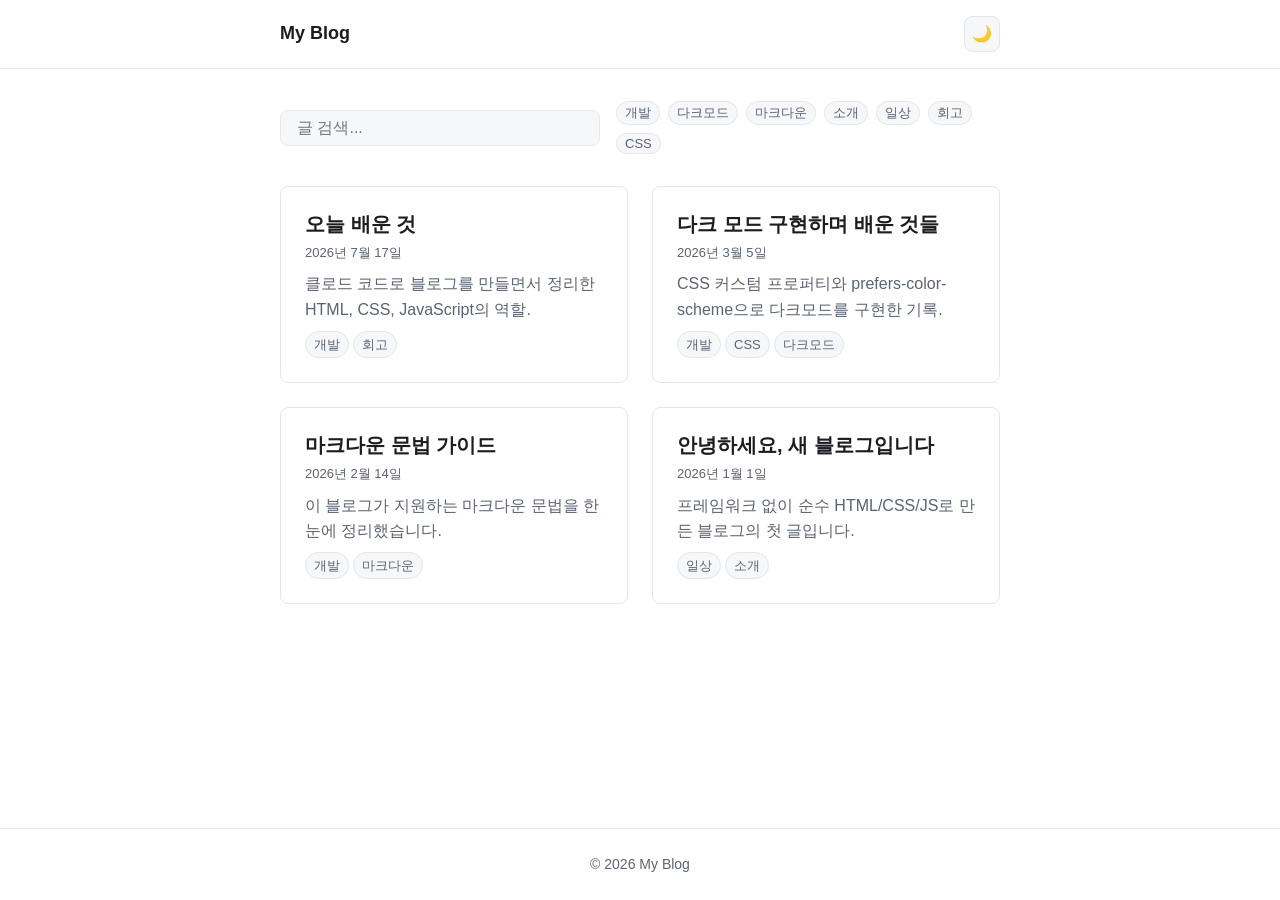
==== index.html @ d5abe34c "블로그 초기 버전 완성 Co-Authored-By: Claude Sonnet 5 <noreply@anthropic.com>" ====
<!doctype html>
<html lang="ko">
<head>
  <meta charset="UTF-8">
  <meta name="viewport" content="width=device-width, initial-scale=1">
  <title>My Blog</title>
  <meta name="description" content="마크다운으로 쓰는 블로그">
  <link rel="icon" href="data:image/svg+xml,%3Csvg xmlns='http://www.w3.org/2000/svg' viewBox='0 0 100 100'%3E%3Ctext y='.9em' font-size='90'%3E%F0%9F%93%9D%3C/text%3E%3C/svg%3E">
  <script>
    (function () {
      try {
        var t = localStorage.getItem("theme");
        if (t === "light" || t === "dark") {
          document.documentElement.setAttribute("data-theme", t);
        }
      } catch (e) {}
    })();
  </script>
  <link rel="stylesheet" href="css/theme.css">
  <link rel="stylesheet" href="css/layout.css">
  <link rel="stylesheet" href="css/typography.css">
  <link rel="stylesheet" href="css/components.css">
</head>
<body>
  <header class="site-header">
    <div class="site-header__inner">
      <a class="site-title" href="index.html">My Blog</a>
      <button id="theme-toggle" class="theme-toggle" type="button" aria-pressed="false" aria-label="다크 모드로 전환"></button>
    </div>
  </header>

  <main class="site-main">
    <div class="list-toolbar">
      <input id="search-input" class="search-input" type="search" placeholder="글 검색..." aria-label="글 검색">
      <div id="tag-filter" class="tag-filter" aria-label="태그 필터"></div>
    </div>

    <ul id="post-list" class="post-list" aria-live="polite">
      <li class="post-list__empty">글을 불러오는 중...</li>
    </ul>
  </main>

  <footer class="site-footer">
    <p>&copy; 2026 My Blog</p>
  </footer>

  <script type="module" src="js/theme.js"></script>
  <script type="module" src="js/listPage.js"></script>
</body>
</html>
---- css/theme.css ----
/* ---- Reset ---- */
*, *::before, *::after { box-sizing: border-box; }
html, body, h1, h2, h3, h4, p, figure, blockquote, dl, dd, ul, ol { margin: 0; }
ul, ol { padding: 0; }
img { max-width: 100%; display: block; }
a { color: inherit; }

/* ---- Design tokens: light (default) ---- */
:root {
  --color-bg: #ffffff;
  --color-bg-elevated: #f6f7f9;
  --color-text: #1a1d21;
  --color-text-muted: #5b6472;
  --color-accent: #2563eb;
  --color-accent-hover: #1d4ed8;
  --color-border: #e3e6ea;
  --color-code-bg: #f2f3f5;
  --color-code-text: #1a1d21;

  --font-sans: -apple-system, BlinkMacSystemFont, "Segoe UI", Roboto, "Helvetica Neue", Arial, sans-serif;
  --font-mono: ui-monospace, SFMono-Regular, "Cascadia Code", Consolas, "Liberation Mono", monospace;

  --space-1: 4px;
  --space-2: 8px;
  --space-3: 16px;
  --space-4: 24px;
  --space-5: 32px;
  --space-6: 48px;

  --content-max-width: 42rem;
  --radius-sm: 4px;
  --radius-md: 8px;

  color-scheme: light;
}

/* ---- Dark tokens via OS preference ---- */
@media (prefers-color-scheme: dark) {
  :root {
    --color-bg: #14161a;
    --color-bg-elevated: #1c1f24;
    --color-text: #e7e9ec;
    --color-text-muted: #9aa3af;
    --color-accent: #5b9dff;
    --color-accent-hover: #7fb1ff;
    --color-border: #2b2f36;
    --color-code-bg: #1c1f24;
    --color-code-text: #e7e9ec;

    color-scheme: dark;
  }
}

/* ---- Explicit overrides (manual toggle wins over OS setting) ---- */
:root[data-theme="light"] {
  --color-bg: #ffffff;
  --color-bg-elevated: #f6f7f9;
  --color-text: #1a1d21;
  --color-text-muted: #5b6472;
  --color-accent: #2563eb;
  --color-accent-hover: #1d4ed8;
  --color-border: #e3e6ea;
  --color-code-bg: #f2f3f5;
  --color-code-text: #1a1d21;

  color-scheme: light;
}

:root[data-theme="dark"] {
  --color-bg: #14161a;
  --color-bg-elevated: #1c1f24;
  --color-text: #e7e9ec;
  --color-text-muted: #9aa3af;
  --color-accent: #5b9dff;
  --color-accent-hover: #7fb1ff;
  --color-border: #2b2f36;
  --color-code-bg: #1c1f24;
  --color-code-text: #e7e9ec;

  color-scheme: dark;
}

body {
  background: var(--color-bg);
  color: var(--color-text);
  font-family: var(--font-sans);
  transition: background-color 0.15s ease, color 0.15s ease;
}
---- css/layout.css ----
body {
  min-height: 100vh;
  display: flex;
  flex-direction: column;
}

.site-header {
  border-bottom: 1px solid var(--color-border);
}

.site-header__inner {
  max-width: calc(var(--content-max-width) + var(--space-6) * 2);
  margin: 0 auto;
  padding: var(--space-3) var(--space-4);
  display: flex;
  align-items: center;
  justify-content: space-between;
  gap: var(--space-3);
}

.site-title {
  font-size: 1.125rem;
  font-weight: 700;
  text-decoration: none;
}

.theme-toggle {
  appearance: none;
  border: 1px solid var(--color-border);
  background: var(--color-bg-elevated);
  color: var(--color-text);
  border-radius: var(--radius-md);
  width: 2.25rem;
  height: 2.25rem;
  font-size: 1rem;
  line-height: 1;
  cursor: pointer;
}

.theme-toggle:hover {
  border-color: var(--color-accent);
}

.site-main {
  flex: 1;
  width: 100%;
  max-width: calc(var(--content-max-width) + var(--space-6) * 2);
  margin: 0 auto;
  padding: var(--space-4);
}

.site-footer {
  border-top: 1px solid var(--color-border);
  color: var(--color-text-muted);
  font-size: 0.875rem;
  text-align: center;
  padding: var(--space-4);
}

@media (min-width: 640px) {
  .site-main {
    padding: var(--space-5) var(--space-4);
  }
}
---- css/typography.css ----
body {
  font-size: 1rem;
  line-height: 1.65;
}

/* ---- Post detail header ---- */
.post-article__header {
  margin-bottom: var(--space-5);
}

.post-article__title {
  font-size: 1.75rem;
  line-height: 1.3;
  margin-bottom: var(--space-2);
}

.post-article__date {
  display: block;
  color: var(--color-text-muted);
  font-size: 0.875rem;
  margin-bottom: var(--space-2);
}

.post-article__tags {
  display: flex;
  flex-wrap: wrap;
  gap: var(--space-1);
}

/* ---- Prose (rendered markdown body) ---- */
.prose {
  font-size: 1.0625rem;
  line-height: 1.75;
}

.prose > * + * {
  margin-top: var(--space-4);
}

.prose h1,
.prose h2,
.prose h3,
.prose h4 {
  line-height: 1.35;
  margin-top: var(--space-6);
  margin-bottom: var(--space-2);
}

.prose h1 { font-size: 1.5rem; }
.prose h2 { font-size: 1.3rem; }
.prose h3 { font-size: 1.125rem; }
.prose h4 { font-size: 1rem; }

.prose p { margin: 0; }

.prose a {
  color: var(--color-accent);
  text-decoration: underline;
  text-underline-offset: 2px;
}

.prose a:hover { color: var(--color-accent-hover); }

.prose strong { font-weight: 700; }
.prose em { font-style: italic; }

.prose ul,
.prose ol {
  padding-left: 1.5em;
}

.prose li + li { margin-top: var(--space-1); }

.prose blockquote {
  border-left: 3px solid var(--color-accent);
  padding-left: var(--space-3);
  color: var(--color-text-muted);
}

.prose blockquote > * + * {
  margin-top: var(--space-2);
}

.prose hr {
  border: none;
  border-top: 1px solid var(--color-border);
  margin: var(--space-5) 0;
}

.prose code {
  font-family: var(--font-mono);
  font-size: 0.875em;
  background: var(--color-code-bg);
  color: var(--color-code-text);
  padding: 0.15em 0.4em;
  border-radius: var(--radius-sm);
}

.prose pre {
  background: var(--color-code-bg);
  border: 1px solid var(--color-border);
  border-radius: var(--radius-md);
  padding: var(--space-3);
  overflow-x: auto;
}

.prose pre code {
  background: none;
  padding: 0;
  font-size: 0.875rem;
  line-height: 1.6;
}

.prose img {
  border-radius: var(--radius-md);
}

@media (min-width: 640px) {
  .post-article__title {
    font-size: 2rem;
  }
}
---- css/components.css ----
/* ---- List toolbar (search + tag filter) ---- */
.list-toolbar {
  display: flex;
  flex-direction: column;
  gap: var(--space-3);
  margin-bottom: var(--space-5);
}

.search-input {
  width: 100%;
  padding: var(--space-2) var(--space-3);
  font-size: 1rem;
  font-family: var(--font-sans);
  color: var(--color-text);
  background: var(--color-bg-elevated);
  border: 1px solid var(--color-border);
  border-radius: var(--radius-md);
}

.search-input:focus {
  outline: 2px solid var(--color-accent);
  outline-offset: 1px;
}

.tag-filter {
  display: flex;
  flex-wrap: wrap;
  gap: var(--space-2);
}

.tag-chip {
  display: inline-flex;
  align-items: center;
  padding: 2px var(--space-2);
  font-size: 0.8125rem;
  color: var(--color-text-muted);
  background: var(--color-bg-elevated);
  border: 1px solid var(--color-border);
  border-radius: 999px;
}

button.tag-chip {
  cursor: pointer;
  font-family: var(--font-sans);
}

button.tag-chip:hover {
  border-color: var(--color-accent);
  color: var(--color-text);
}

button.tag-chip.is-active {
  background: var(--color-accent);
  border-color: var(--color-accent);
  color: #fff;
}

/* ---- Post list / cards ---- */
.post-list {
  list-style: none;
  display: grid;
  grid-template-columns: 1fr;
  gap: var(--space-4);
}

.post-list__empty {
  color: var(--color-text-muted);
  list-style: none;
  padding: var(--space-4) 0;
}

.post-card {
  border: 1px solid var(--color-border);
  border-radius: var(--radius-md);
  transition: border-color 0.15s ease;
}

.post-card:hover {
  border-color: var(--color-accent);
}

.post-card__link {
  display: block;
  padding: var(--space-4);
  text-decoration: none;
  color: inherit;
}

.post-card__title {
  font-size: 1.25rem;
  line-height: 1.35;
  margin-bottom: var(--space-1);
}

.post-card__date {
  display: block;
  font-size: 0.8125rem;
  color: var(--color-text-muted);
  margin-bottom: var(--space-2);
}

.post-card__excerpt {
  color: var(--color-text-muted);
  line-height: 1.6;
  margin-bottom: var(--space-2);
}

.post-card__tags {
  display: flex;
  flex-wrap: wrap;
  gap: var(--space-1);
}

@media (min-width: 640px) {
  .list-toolbar {
    flex-direction: row;
    align-items: center;
    justify-content: space-between;
  }

  .search-input {
    max-width: 20rem;
  }
}

@media (min-width: 720px) {
  .post-list {
    grid-template-columns: repeat(2, 1fr);
  }
}

/* ---- Detail page back link ---- */
.back-link {
  display: inline-block;
  margin-bottom: var(--space-4);
  color: var(--color-text-muted);
  text-decoration: none;
  font-size: 0.9375rem;
}

.back-link:hover {
  color: var(--color-accent);
}
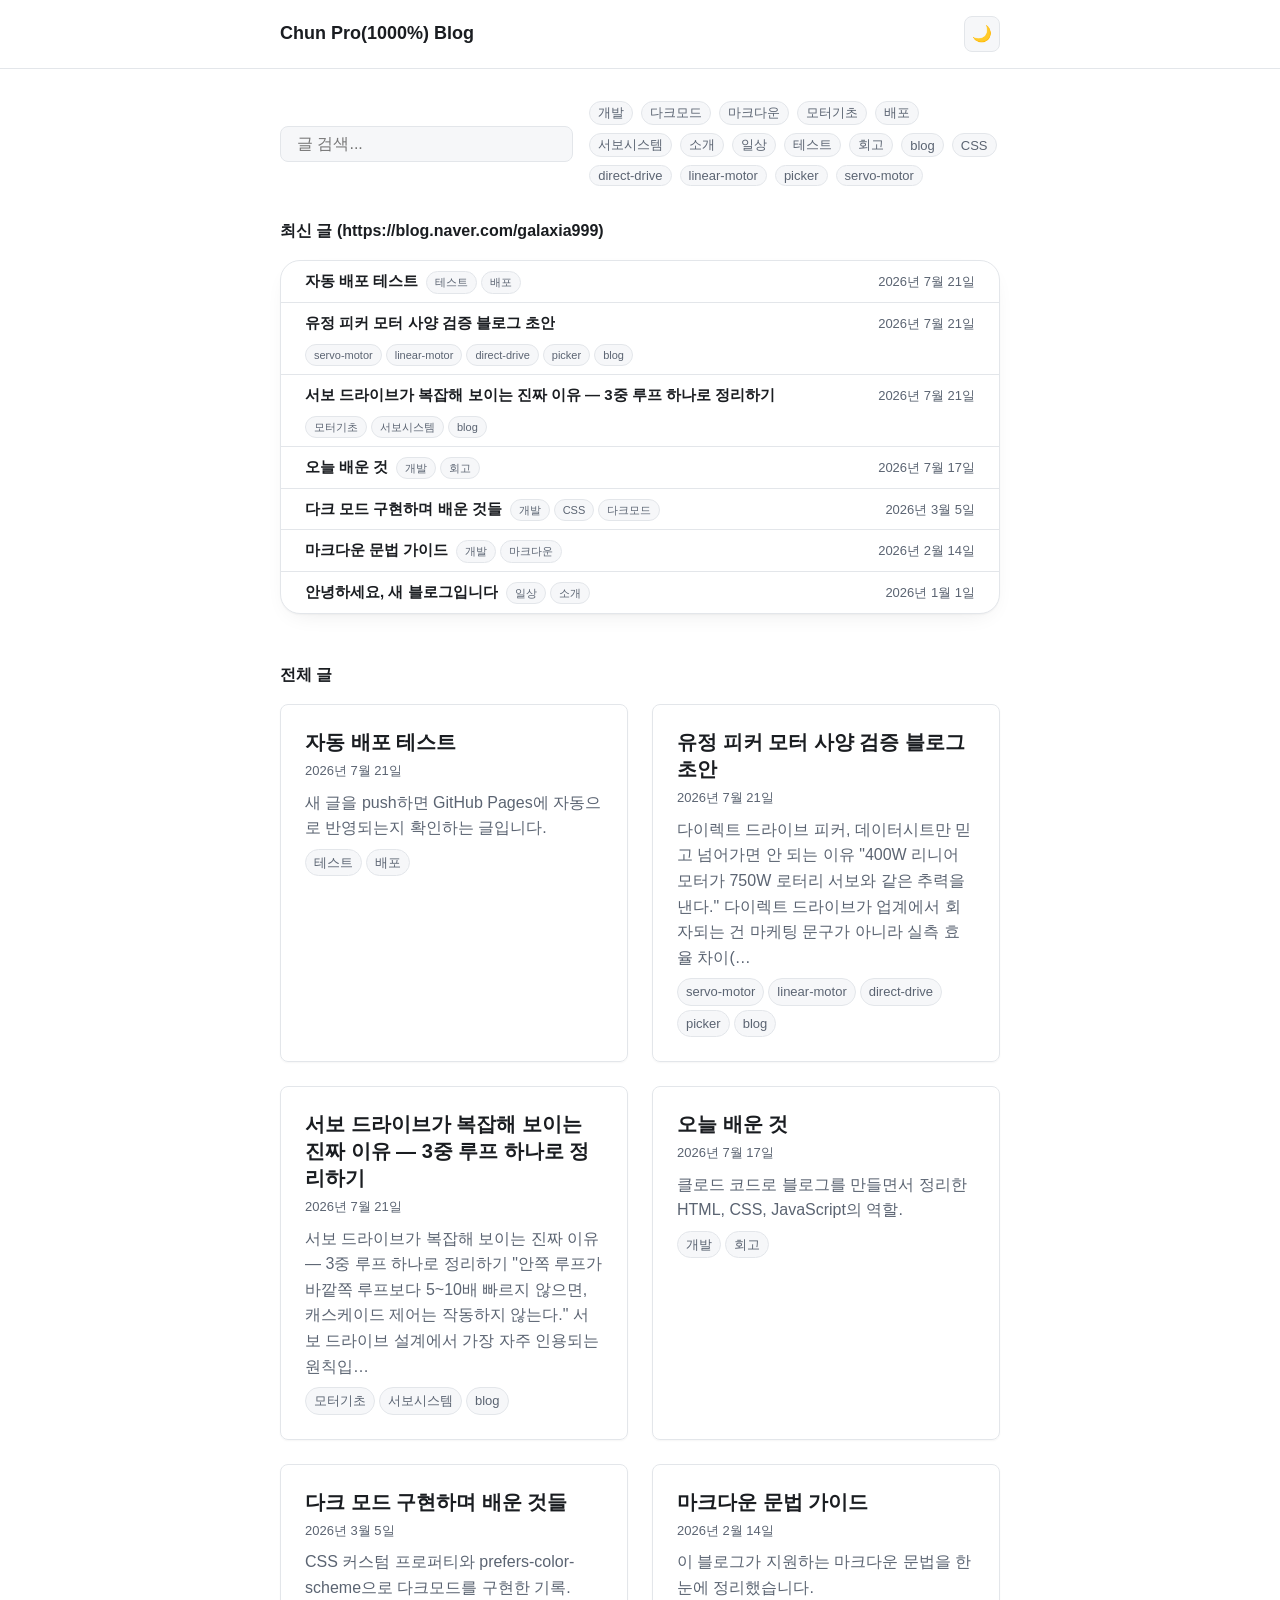
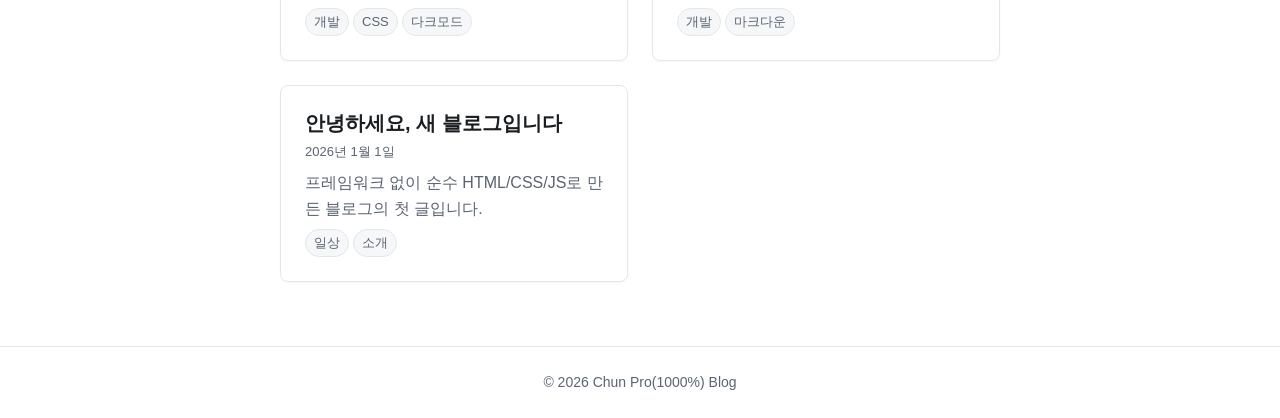
==== commit bbeee049: "최신글 게시판 + 전체글 카드 페이지네이션, 다크모드 별 배경 애니메이션 추가 Co-Authored-By: Claude Sonnet 5 <noreply@anthropic.com>" ====
--- a/index.html
+++ b/index.html
@@ -3,7 +3,7 @@
 <head>
   <meta charset="UTF-8">
   <meta name="viewport" content="width=device-width, initial-scale=1">
-  <title>My Blog</title>
+  <title>Chun Pro(1000%) Blog</title>
   <meta name="description" content="마크다운으로 쓰는 블로그">
   <link rel="icon" href="data:image/svg+xml,%3Csvg xmlns='http://www.w3.org/2000/svg' viewBox='0 0 100 100'%3E%3Ctext y='.9em' font-size='90'%3E%F0%9F%93%9D%3C/text%3E%3C/svg%3E">
   <script>
@@ -17,6 +17,7 @@
     })();
   </script>
   <link rel="stylesheet" href="css/theme.css">
+  <link rel="stylesheet" href="css/starfield.css">
   <link rel="stylesheet" href="css/layout.css">
   <link rel="stylesheet" href="css/typography.css">
   <link rel="stylesheet" href="css/components.css">
@@ -24,7 +25,7 @@
 <body>
   <header class="site-header">
     <div class="site-header__inner">
-      <a class="site-title" href="index.html">My Blog</a>
+      <a class="site-title" href="index.html">Chun Pro(1000%) Blog</a>
       <button id="theme-toggle" class="theme-toggle" type="button" aria-pressed="false" aria-label="다크 모드로 전환"></button>
     </div>
   </header>
@@ -35,16 +36,31 @@
       <div id="tag-filter" class="tag-filter" aria-label="태그 필터"></div>
     </div>
 
-    <ul id="post-list" class="post-list" aria-live="polite">
-      <li class="post-list__empty">글을 불러오는 중...</li>
-    </ul>
+    <section class="latest-section">
+      <h2 class="section-heading">최신 글 (https://blog.naver.com/galaxia999)</h2>
+      <div class="board-panel">
+        <ul id="latest-list" class="post-board" aria-live="polite">
+          <li class="post-board__empty">글을 불러오는 중...</li>
+        </ul>
+      </div>
+    </section>
+
+    <section class="all-posts-section">
+      <h2 class="section-heading">전체 글</h2>
+      <ul id="post-list" class="post-list" aria-live="polite">
+        <li class="post-list__empty">글을 불러오는 중...</li>
+      </ul>
+
+      <nav id="pagination" class="pagination" aria-label="페이지 네비게이션"></nav>
+    </section>
   </main>
 
   <footer class="site-footer">
-    <p>&copy; 2026 My Blog</p>
+    <p>&copy; 2026 Chun Pro(1000%) Blog</p>
   </footer>
 
   <script type="module" src="js/theme.js"></script>
+  <script type="module" src="js/starfield.js"></script>
   <script type="module" src="js/listPage.js"></script>
 </body>
 </html>
--- a/css/starfield.css
+++ b/css/starfield.css
@@ -0,0 +1,50 @@
+.starfield {
+  position: fixed;
+  inset: 0;
+  z-index: 0;
+  overflow: hidden;
+  pointer-events: none;
+  opacity: 0;
+  transition: opacity 0.4s ease;
+}
+
+@media (prefers-color-scheme: dark) {
+  .starfield {
+    opacity: 1;
+  }
+}
+
+:root[data-theme="light"] .starfield {
+  opacity: 0;
+}
+
+:root[data-theme="dark"] .starfield {
+  opacity: 1;
+}
+
+.star {
+  position: absolute;
+  border-radius: 50%;
+  background: #fff;
+  box-shadow: 0 0 4px 1px rgba(255, 255, 255, 0.65);
+  animation: twinkle linear infinite;
+}
+
+@keyframes twinkle {
+  0%,
+  100% {
+    opacity: 0.2;
+    transform: scale(0.7);
+  }
+  50% {
+    opacity: 1;
+    transform: scale(1.15);
+  }
+}
+
+@media (prefers-reduced-motion: reduce) {
+  .star {
+    animation: none;
+    opacity: 0.6;
+  }
+}
--- a/css/layout.css
+++ b/css/layout.css
@@ -2,6 +2,13 @@
   min-height: 100vh;
   display: flex;
   flex-direction: column;
+}
+
+.site-header,
+.site-main,
+.site-footer {
+  position: relative;
+  z-index: 1;
 }
 
 .site-header {
--- a/css/components.css
+++ b/css/components.css
@@ -55,6 +55,112 @@
   color: #fff;
 }
 
+/* ---- Section headings ---- */
+.section-heading {
+  font-size: 1rem;
+  font-weight: 700;
+  margin-bottom: var(--space-3);
+}
+
+.latest-section {
+  margin-bottom: var(--space-6);
+}
+
+/* ---- Latest-posts board (compact bulletin-board style list) ---- */
+.board-panel {
+  background: var(--color-bg);
+  border: 1px solid var(--color-border);
+  border-radius: 20px;
+  box-shadow: 0 1px 2px rgba(0, 0, 0, 0.04), 0 8px 24px -12px rgba(0, 0, 0, 0.12);
+  overflow: hidden;
+}
+
+.post-board {
+  list-style: none;
+}
+
+.post-board__row {
+  border-bottom: 1px solid var(--color-border);
+}
+
+.post-board__row:last-child {
+  border-bottom: none;
+}
+
+.post-board__empty {
+  color: var(--color-text-muted);
+  list-style: none;
+  padding: var(--space-4) var(--space-4);
+}
+
+.post-board__link {
+  display: flex;
+  align-items: baseline;
+  justify-content: space-between;
+  gap: var(--space-3);
+  padding: var(--space-2) var(--space-4);
+  text-decoration: none;
+  color: inherit;
+  transition: background-color 0.12s ease;
+}
+
+.post-board__link:hover {
+  background: var(--color-bg-elevated);
+}
+
+.post-board__link:hover .post-board__title {
+  color: var(--color-accent);
+}
+
+.post-board__main {
+  display: flex;
+  align-items: baseline;
+  flex-wrap: wrap;
+  gap: var(--space-2);
+  min-width: 0;
+}
+
+.post-board__title {
+  font-size: 0.9375rem;
+  font-weight: 600;
+  white-space: nowrap;
+  overflow: hidden;
+  text-overflow: ellipsis;
+  transition: color 0.12s ease;
+}
+
+.post-board__tags {
+  display: flex;
+  flex-wrap: wrap;
+  gap: 4px;
+  flex-shrink: 0;
+}
+
+.post-board__tags .tag-chip {
+  font-size: 0.6875rem;
+  padding: 1px 8px;
+}
+
+.post-board__date {
+  flex-shrink: 0;
+  font-size: 0.8125rem;
+  color: var(--color-text-muted);
+}
+
+@media (max-width: 479px) {
+  .post-board__link {
+    flex-direction: column;
+    align-items: flex-start;
+    gap: 2px;
+  }
+
+  .post-board__title {
+    white-space: normal;
+    overflow: visible;
+    text-overflow: unset;
+  }
+}
+
 /* ---- Post list / cards ---- */
 .post-list {
   list-style: none;
@@ -72,11 +178,14 @@
 .post-card {
   border: 1px solid var(--color-border);
   border-radius: var(--radius-md);
-  transition: border-color 0.15s ease;
+  box-shadow: 0 1px 2px rgba(0, 0, 0, 0.04);
+  transition: border-color 0.15s ease, box-shadow 0.15s ease, transform 0.15s ease;
 }
 
 .post-card:hover {
   border-color: var(--color-accent);
+  box-shadow: 0 8px 20px -10px rgba(0, 0, 0, 0.2);
+  transform: translateY(-1px);
 }
 
 .post-card__link {
@@ -111,6 +220,71 @@
   gap: var(--space-1);
 }
 
+@media (min-width: 720px) {
+  .post-list {
+    grid-template-columns: repeat(2, 1fr);
+  }
+}
+
+/* ---- Pagination ---- */
+.pagination {
+  display: flex;
+  align-items: center;
+  justify-content: center;
+  gap: 4px;
+  margin-top: var(--space-5);
+}
+
+.pagination__page,
+.pagination__nav {
+  appearance: none;
+  border: none;
+  background: transparent;
+  color: var(--color-text-muted);
+  font-family: var(--font-sans);
+  font-size: 0.875rem;
+  width: 2rem;
+  height: 2rem;
+  border-radius: 999px;
+  cursor: pointer;
+  display: inline-flex;
+  align-items: center;
+  justify-content: center;
+  transition: background-color 0.12s ease, color 0.12s ease;
+}
+
+.pagination__page:hover,
+.pagination__nav:hover:not(:disabled) {
+  background: var(--color-bg-elevated);
+  color: var(--color-text);
+}
+
+.pagination__page.is-active {
+  background: linear-gradient(135deg, #4c8dff, #a06cd5, #ff6f91);
+  color: #fff;
+  font-weight: 600;
+}
+
+.pagination__nav:disabled {
+  opacity: 0.35;
+  cursor: default;
+}
+
+.pagination__ellipsis {
+  width: 2rem;
+  height: 2rem;
+  display: inline-flex;
+  align-items: center;
+  justify-content: center;
+  color: var(--color-text-muted);
+}
+
+.pagination__nav--next {
+  width: auto;
+  padding: 0 var(--space-3);
+  gap: 2px;
+}
+
 @media (min-width: 640px) {
   .list-toolbar {
     flex-direction: row;
@@ -123,12 +297,6 @@
   }
 }
 
-@media (min-width: 720px) {
-  .post-list {
-    grid-template-columns: repeat(2, 1fr);
-  }
-}
-
 /* ---- Detail page back link ---- */
 .back-link {
   display: inline-block;
